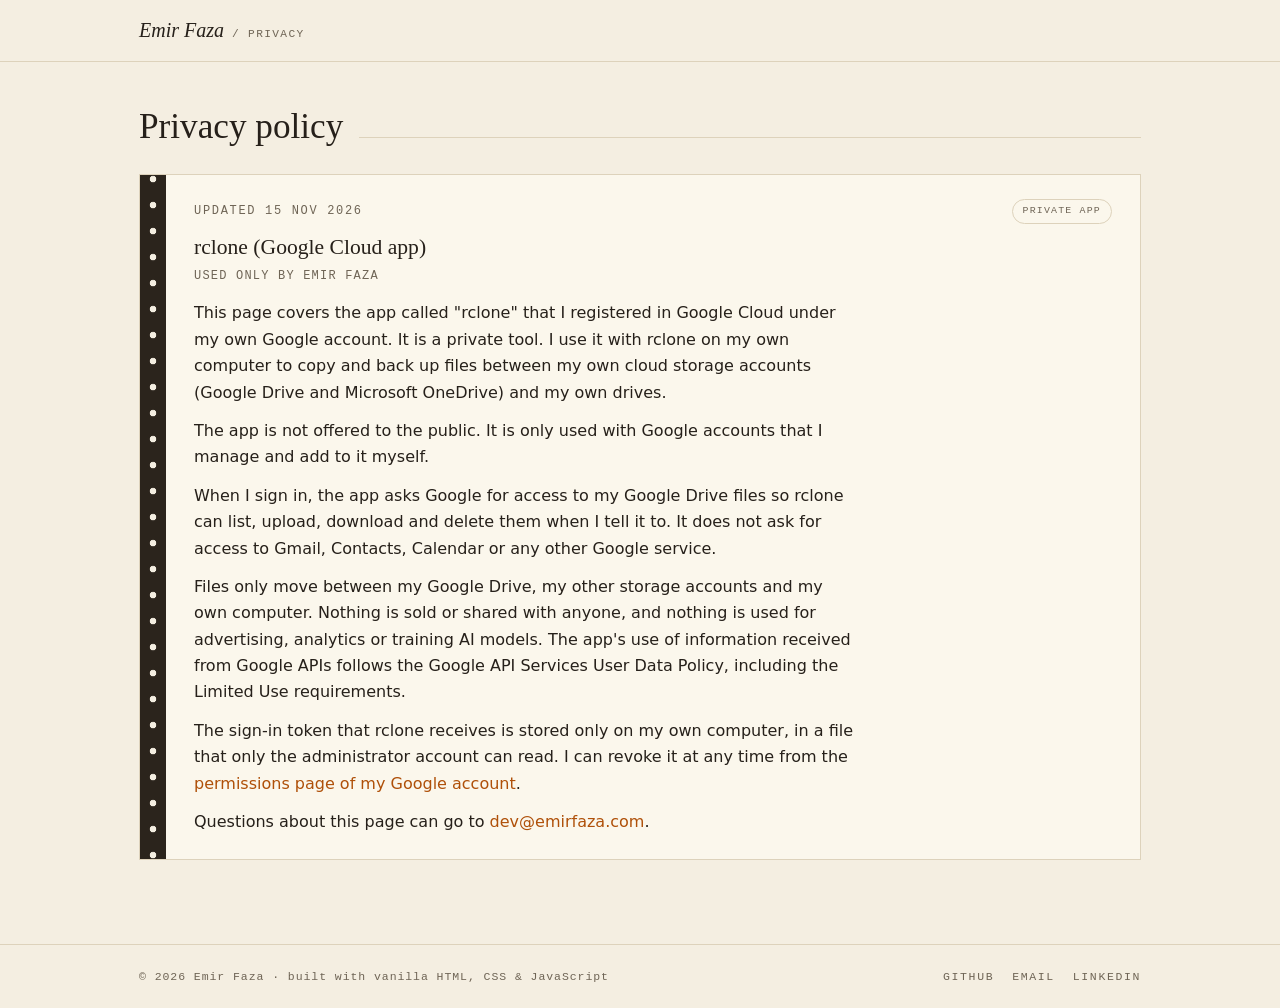
==== privacy/index.html @ f0b088bd "Add a privacy policy page for the private rclone Google Cloud app" ====
<!DOCTYPE html>
<html lang="en" data-theme="dark">
<head>
    <meta charset="UTF-8">
    <meta name="viewport" content="width=device-width, initial-scale=1.0">
    <title>Privacy policy · Emir Faza</title>
    <link rel="canonical" href="https://emirfaza.com/privacy/">
    <link rel="icon" href="/favicon.ico?v=4" sizes="any">
    <link rel="icon" type="image/svg+xml" href="/favicon.svg?v=4">
    <link rel="apple-touch-icon" href="/apple-touch-icon.png?v=4">
    <meta name="description" content="Privacy policy for the private rclone app that Emir Faza uses with his own cloud storage.">
    <meta name="author" content="Emir Faza">
    <meta name="robots" content="noindex, follow">

    <script src="/theme-init.js?v=20"></script>
    <link rel="stylesheet" href="/style.css?v=33">
</head>
<body>

    <nav class="nav">
        <div class="nav-inner">
            <a href="/" class="brand"><em>Emir Faza</em><span class="brand-suffix">/ PRIVACY</span></a>
        </div>
    </nav>

    <main class="wrap">
        <section class="section" id="privacy">
            <div class="sec-head"><h2>Privacy policy</h2><span class="sec-rule"></span></div>

            <article class="frame">
                <div class="sprocket-col" aria-hidden="true"></div>
                <div class="frame-body">
                    <div class="frame-top"><span>Updated 15 Nov 2026</span><span class="badge muted-badge">Private app</span></div>
                    <h3>rclone (Google Cloud app)</h3>
                    <p class="frame-role">Used only by Emir Faza</p>
                    <p>This page covers the app called "rclone" that I registered in Google Cloud under my own Google account. It is a private tool. I use it with rclone on my own computer to copy and back up files between my own cloud storage accounts (Google Drive and Microsoft OneDrive) and my own drives.</p>
                    <p>The app is not offered to the public. It is only used with Google accounts that I manage and add to it myself.</p>
                    <p>When I sign in, the app asks Google for access to my Google Drive files so rclone can list, upload, download and delete them when I tell it to. It does not ask for access to Gmail, Contacts, Calendar or any other Google service.</p>
                    <p>Files only move between my Google Drive, my other storage accounts and my own computer. Nothing is sold or shared with anyone, and nothing is used for advertising, analytics or training AI models. The app's use of information received from Google APIs follows the Google API Services User Data Policy, including the Limited Use requirements.</p>
                    <p>The sign-in token that rclone receives is stored only on my own computer, in a file that only the administrator account can read. I can revoke it at any time from the <a href="https://myaccount.google.com/permissions" target="_blank" rel="noopener noreferrer">permissions page of my Google account</a>.</p>
                    <p>Questions about this page can go to <a href="mailto:dev@emirfaza.com">dev@emirfaza.com</a>.</p>
                </div>
            </article>
        </section>
    </main>

    <footer class="footer">
        <div class="wrap footer-inner">
            <p>&copy; 2026 Emir Faza &middot; built with vanilla HTML, CSS &amp; JavaScript</p>
            <div class="footer-links">
                <a href="https://github.com/faza210" target="_blank" rel="noopener noreferrer">GitHub</a>
                <a href="mailto:dev@emirfaza.com">Email</a>
                <a href="https://linkedin.com/in/emir-faza-576442217" target="_blank" rel="noopener noreferrer">LinkedIn</a>
            </div>
        </div>
    </footer>

</body>
</html>
---- style.css ----
/* style.css: "Darkroom" redesign, 24 Jul 2026.
   Single-column editorial layout with two themes: LIGHT TABLE (warm
   paper, amber) and DARKROOM (slate black, maroon, safelight red).
   Every colour, font and spacing value lives in custom properties so
   the WEB1201 group site shares the same tokens. */

/* ---------- Design tokens: LIGHT TABLE (default) ---------- */
:root {
    --bg: #f4eee1;            /* warm paper white, the light table surface */
    --surface: #fbf7ec;       /* card white */
    --text: #26201a;          /* warm ink */
    --muted: #6f6556;         /* warm grey, 4.6:1 on paper (passes WCAG AA) */
    --accent: #af5009;        /* film-box amber, 4.5:1 on paper */
    --accent-hover: #7c3f06;  /* darker amber for hover */
    --hairline: #ddd2bb;      /* sepia rule lines */
    --strip: #2b241c;         /* film strip stock */
    --accent-strip: #e0a24a;  /* amber that reads on the strip */
    --accent-strip-hover: #f0c27a;
    --hole: #f4eee1;          /* sprocket holes = paper showing through */

    --font-display: Georgia, 'Times New Roman', serif;
    --font-body: system-ui, -apple-system, 'Segoe UI', Roboto, sans-serif;
    --font-mono: ui-monospace, 'SF Mono', 'Cascadia Mono', Consolas, monospace;

    --wrap: 1050px;
    --ease: cubic-bezier(.22, .61, .36, 1);
}

/* ---------- Design tokens: DARKROOM ---------- */
[data-theme="dark"] {
    --bg: #0e0e11;            /* neutral near-black */
    --surface: #241014;       /* deep maroon panel */
    --text: #f2e7d5;          /* warm off-white */
    --muted: #b09a85;         /* pale umber */
    --accent: #e5484d;        /* safelight red */
    --accent-hover: #f0686c;  /* hover goes lighter in the darkroom */
    --hairline: #452227;      /* maroon rule lines */
    --strip: #060608;
    --accent-strip: #e5484d;
    --accent-strip-hover: #f0686c;
    --hole: #0e0e11;
}

/* ---------- Base ---------- */
*, *::before, *::after { box-sizing: border-box; }
* { margin: 0; padding: 0; }

html {
    scroll-behavior: smooth;
    scroll-padding-top: 84px; /* keeps anchored sections clear of the sticky nav */
}

body {
    background: var(--bg);
    color: var(--text);
    font-family: var(--font-body);
    font-size: 16px;
    line-height: 1.65;
    transition: background-color .3s ease, color .3s ease;
}

/* Georgia's default numerals are oldstyle (x-height); lining figures keep
   digits cap-height in headings (WEB1201 etc.). */
h1, h2, h3 { font-variant-numeric: lining-nums; }

::selection { background: var(--accent); color: var(--bg); }

a { color: var(--accent); text-decoration: none; }
a:hover { color: var(--accent-hover); }

:focus-visible { outline: 2px solid var(--accent); outline-offset: 2px; }

.wrap { max-width: var(--wrap); margin: 0 auto; padding: 0 24px; }

/* ---------- Nav (Flexbox row, collapses to a hamburger panel) ---------- */
.nav {
    position: sticky; top: 0; z-index: 20;
    background: var(--bg);
    border-bottom: 1px solid var(--hairline);
    transition: background-color .3s ease;
}
.nav-inner {
    max-width: var(--wrap); margin: 0 auto; padding: 14px 24px;
    display: flex; align-items: center; justify-content: space-between; gap: 16px;
}
.brand { font-family: var(--font-display); font-size: 1.25rem; color: var(--text); }
.brand:hover { color: var(--text); }
.brand em { font-style: italic; }
.brand-suffix {
    font-family: var(--font-mono); font-size: .7rem; letter-spacing: .12em;
    color: var(--muted); margin-left: 8px;
}
.nav-links { display: flex; align-items: center; gap: 22px; }
.nav-links a {
    font-family: var(--font-mono); font-size: .72rem; letter-spacing: .14em;
    text-transform: uppercase; color: var(--muted);
}
.nav-links a:hover { color: var(--accent); }
.theme-toggle {
    font-family: var(--font-mono); font-size: .72rem; letter-spacing: .12em;
    text-transform: uppercase; cursor: pointer; font-weight: 700;
    background: none; border: 1px solid var(--hairline); border-radius: 999px;
    color: var(--accent); padding: 6px 14px;
    transition: border-color .2s, color .2s;
}
.theme-toggle:hover { border-color: var(--accent); }
/* only the OTHER room's label is shown (script.js explains why) */
[data-theme="light"] .label-lighttable { display: none; }
[data-theme="dark"] .label-darkroom { display: none; }
.nav-hamburger {
    display: none; background: none; border: 1px solid var(--hairline);
    border-radius: 6px; padding: 8px; color: var(--text); cursor: pointer;
}
.nav-hamburger svg { display: block; width: 20px; height: 20px; }

/* ---------- Hero ---------- */
.hero {
    padding: 72px 0 40px;
    display: grid; grid-template-columns: 1fr 320px;
    gap: 24px 48px; align-items: start;
}
.hero-text, .hero-rest { grid-column: 1; }
/* The portrait as a developed print: paper border, slight tilt. */
.hero-print {
    grid-column: 2; grid-row: 1 / span 2;
    margin: 0;
    background: var(--surface);
    border: 1px solid var(--hairline);
    padding: 8px 8px 10px;
    transform: rotate(1deg);
    box-shadow: 0 3px 10px rgba(0, 0, 0, .15);
}
.hero-print img { display: block; width: 100%; height: auto; }
.hero-print figcaption {
    font-family: var(--font-mono); font-size: .6rem; letter-spacing: .14em;
    text-transform: uppercase; color: var(--muted);
    margin-top: 10px; text-align: center;
}
/* 00A gets the same accent as the 01A-05A leader numbers; it is part
   of the same film roll, one frame before the rest. */
.hero-print .frame-no { color: var(--accent); }
.kicker {
    font-family: var(--font-mono); font-size: .72rem; letter-spacing: .22em;
    text-transform: uppercase; color: var(--accent); margin-bottom: 18px;
}
.hero h1 {
    font-family: var(--font-display);
    font-size: clamp(3rem, 9vw, 6rem);
    line-height: 1.02; font-weight: 400; letter-spacing: -.01em;
}
.hero .role {
    font-family: var(--font-display); font-style: italic;
    font-size: clamp(1.15rem, 3vw, 1.65rem); color: var(--muted);
    margin-top: 10px;
}
.hero .bio { max-width: 58ch; margin-top: 22px; }
.edge-code {
    font-family: var(--font-mono); font-size: .7rem; letter-spacing: .18em;
    text-transform: uppercase; color: var(--muted); margin-top: 26px;
    text-wrap: balance; /* no two-letter last line when it wraps */
}
.hero-actions { display: flex; flex-wrap: wrap; gap: 14px; margin-top: 28px; }
.btn {
    font-family: var(--font-mono); font-size: .72rem; letter-spacing: .12em;
    text-transform: uppercase; padding: 10px 20px;
    border: 1px solid var(--text); color: var(--text);
    transition: background-color .2s, border-color .2s, color .2s;
}
.btn:hover { border-color: var(--accent); color: var(--accent); }
.btn.primary { background: var(--accent); border-color: var(--accent); color: var(--bg); font-weight: 700; }
.btn.primary:hover { background: var(--accent-hover); border-color: var(--accent-hover); color: var(--bg); }

/* ---------- Film leader divider ---------- */
.leader { margin: 36px 0 8px; }
.sprocket-row {
    height: 22px; background: var(--strip);
    background-image: radial-gradient(circle, var(--hole) 3px, transparent 3.6px);
    background-size: 26px 22px; background-position: center center;
    background-repeat: repeat-x;
}
.frame-numbers {
    background: var(--strip);
    font-family: var(--font-mono); font-size: .68rem; letter-spacing: .5em;
    display: flex; justify-content: space-around; padding: 7px 0;
}
.frame-numbers a {
    color: var(--accent-strip);
    padding: 4px 8px; /* widens the tap target for phone screens */
    transition: color .2s ease;
}
.frame-numbers a:focus-visible { outline-color: var(--accent-strip); }
.frame-numbers a:hover {
    color: var(--accent-strip-hover);
    text-decoration: underline;
    text-underline-offset: 3px;
}

/* ---------- Section heads ---------- */
.section { padding: 44px 0 8px; }
.sec-head { display: flex; align-items: baseline; gap: 16px; margin-bottom: 26px; }
.sec-index { font-family: var(--font-mono); font-size: .8rem; color: var(--accent); }
.sec-head h2 { font-family: var(--font-display); font-weight: 400; font-size: 1.9rem; }
.sec-rule { flex: 1; height: 1px; background: var(--hairline); }

/* ---------- Film frame entries (CSS Grid: sprocket column + body) ---------- */
.frame {
    display: grid; grid-template-columns: 26px 1fr;
    background: var(--surface); border: 1px solid var(--hairline);
    margin-bottom: 20px;
    transition: transform .25s var(--ease), border-color .25s;
}
/* same hover lift as the project cards */
.frame:hover { transform: translateY(-3px); border-color: var(--accent); }
.sprocket-col {
    background: var(--strip);
    background-image: radial-gradient(circle, var(--hole) 3px, transparent 3.6px);
    background-size: 26px 26px; background-position: center center;
    background-repeat: repeat-y;
}
.frame-body { padding: 24px 28px; }
.frame-top {
    display: flex; justify-content: space-between; align-items: center;
    gap: 12px; flex-wrap: wrap;
    font-family: var(--font-mono); font-size: .7rem; letter-spacing: .14em;
    text-transform: uppercase; color: var(--muted); margin-bottom: 10px;
}
.badge {
    color: var(--accent); border: 1px solid var(--accent);
    padding: 3px 10px; border-radius: 999px;
    font-size: .62rem; letter-spacing: .12em;
}
.muted-badge { color: var(--muted); border-color: var(--hairline); }
.frame-body h3 { font-family: var(--font-display); font-weight: 400; font-size: 1.35rem; line-height: 1.25; }
.frame-body h3 a { color: var(--text); }
.frame-body h3 a:hover { color: var(--accent); }
.frame-role {
    font-family: var(--font-mono); font-size: .72rem; letter-spacing: .1em;
    color: var(--muted); text-transform: uppercase; margin: 6px 0 14px;
}
/* must out-specify .frame-body p (65ch), role lines are single-line metadata */
.frame-body p.frame-role { max-width: none; }
.frame-body p { max-width: 65ch; }
/* gap between body paragraphs (the reset zeroes all margins) */
.frame-body p:not(.frame-role) + p { margin-top: 12px; }
.tags { display: flex; flex-wrap: wrap; gap: 8px; margin-top: 16px; }
.tag {
    font-family: var(--font-mono); font-size: .66rem; letter-spacing: .1em;
    text-transform: uppercase; color: var(--muted);
    border: 1px solid var(--hairline); padding: 4px 10px;
}

/* ---------- Projects (CSS Grid of film frames) ---------- */
.projects-grid {
    display: grid; grid-template-columns: repeat(2, 1fr); gap: 20px;
}
/* the long first card and the short last card take a full row each, so the
   two cards sharing the middle row are close in height (no empty halves) */
.projects-grid > .project:first-child,
.projects-grid > .project:last-child { grid-column: 1 / -1; }
.project {
    background: var(--surface); border: 1px solid var(--hairline);
    display: flex; flex-direction: column;
    transition: transform .25s var(--ease), border-color .25s;
}
.project:hover { transform: translateY(-3px); border-color: var(--accent); }
.project .frame-body { display: flex; flex-direction: column; flex: 1; padding: 20px 24px 24px; }
.project .tags { margin-top: auto; padding-top: 16px; }

/* ---------- Skills (grouped tags) ---------- */
.skill-group { margin-bottom: 22px; }
.skill-label {
    font-family: var(--font-mono); font-size: .72rem; letter-spacing: .14em;
    text-transform: uppercase;
}
.skill-group .tags { margin-top: 10px; }

/* ---------- Contact ---------- */
.contact-text { max-width: 62ch; margin-bottom: 22px; }
.contact-list { border-top: 1px solid var(--hairline); }
.contact-row {
    display: flex; justify-content: space-between; align-items: baseline;
    gap: 16px; padding: 12px 0;
    border-bottom: 1px solid var(--hairline);
    font-family: var(--font-mono); font-size: .82rem;
}
.contact-label {
    color: var(--muted); font-size: .7rem;
    letter-spacing: .14em; text-transform: uppercase;
}

/* ---------- Footer ---------- */
.footer { border-top: 1px solid var(--hairline); margin-top: 56px; }
.footer-inner {
    display: flex; justify-content: space-between; align-items: center; gap: 16px;
    padding: 22px 24px;
    font-family: var(--font-mono); font-size: .72rem;
    color: var(--muted); letter-spacing: .08em;
}
.footer-links { display: flex; gap: 18px; }
.footer-links a { color: var(--muted); text-transform: uppercase; letter-spacing: .14em; }
.footer-links a:hover { color: var(--accent); }

/* ---------- Entrance animation ----------
   Pure-CSS load-in stagger. The 'both' fill keeps elements visible
   after the animation ends. With animations disabled (print, reduced
   motion) everything renders at natural opacity, so content can
   never get stuck invisible. */
@keyframes fadeInUp {
    from { opacity: 0; transform: translateY(16px); }
    to   { opacity: 1; transform: translateY(0); }
}
.reveal { animation: fadeInUp .6s var(--ease) both; }
main > .reveal:nth-child(2) { animation-delay: .06s; }
main > .reveal:nth-child(3) { animation-delay: .12s; }
main > .reveal:nth-child(4) { animation-delay: .18s; }
main > .reveal:nth-child(5) { animation-delay: .24s; }
main > .reveal:nth-child(6) { animation-delay: .30s; }

/* ---------- Reduced motion: kill animation + smooth scroll ---------- */
@media (prefers-reduced-motion: reduce) {
    html { scroll-behavior: auto; }
    *, *::before, *::after {
        animation: none !important;
        transition: none !important;
    }
}

/* ---------- Responsive ---------- */
@media (max-width: 760px) {
    .nav-hamburger { display: block; }
    .nav-links {
        position: absolute; top: 100%; left: 0; right: 0;
        display: none; flex-direction: column; align-items: flex-start; gap: 0;
        background: var(--surface);
        border-bottom: 1px solid var(--hairline);
        padding: 8px 24px 16px;
    }
    .nav-links.open { display: flex; }
    .nav-links a { padding: 10px 0; width: 100%; }
    .theme-toggle { margin-top: 8px; }
    .projects-grid { grid-template-columns: 1fr; }
    .frame-numbers { letter-spacing: .3em; }
    .hero { grid-template-columns: 1fr; padding: 48px 0 32px; }
    .hero-print { grid-column: 1; grid-row: auto; max-width: 300px; transform: rotate(0); }
    .contact-row { flex-direction: column; gap: 2px; }
    .footer-inner { flex-direction: column; gap: 10px; text-align: center; }
}

/* ---------- Desktop-only refinements ---------- */
/* Bio gets intro-copy size on wide layouts; mobile keeps the base 16px. */
@media (min-width: 761px) {
    .hero .bio { font-size: 1.2rem; }
    /* Section titles must clearly outrank the hero role line (26.4px). */
    .sec-head h2 { font-size: 2.2rem; line-height: 1.2; }
    /* Tighten the display serif at masthead size. */
    .hero h1 { letter-spacing: -.02em; }
    /* Functional microcopy to the 12px legibility floor; decorative texture stays small. */
    .nav-links a, .btn, .theme-toggle, .kicker, .frame-top, .frame-role, .skill-label { font-size: .75rem; }
}
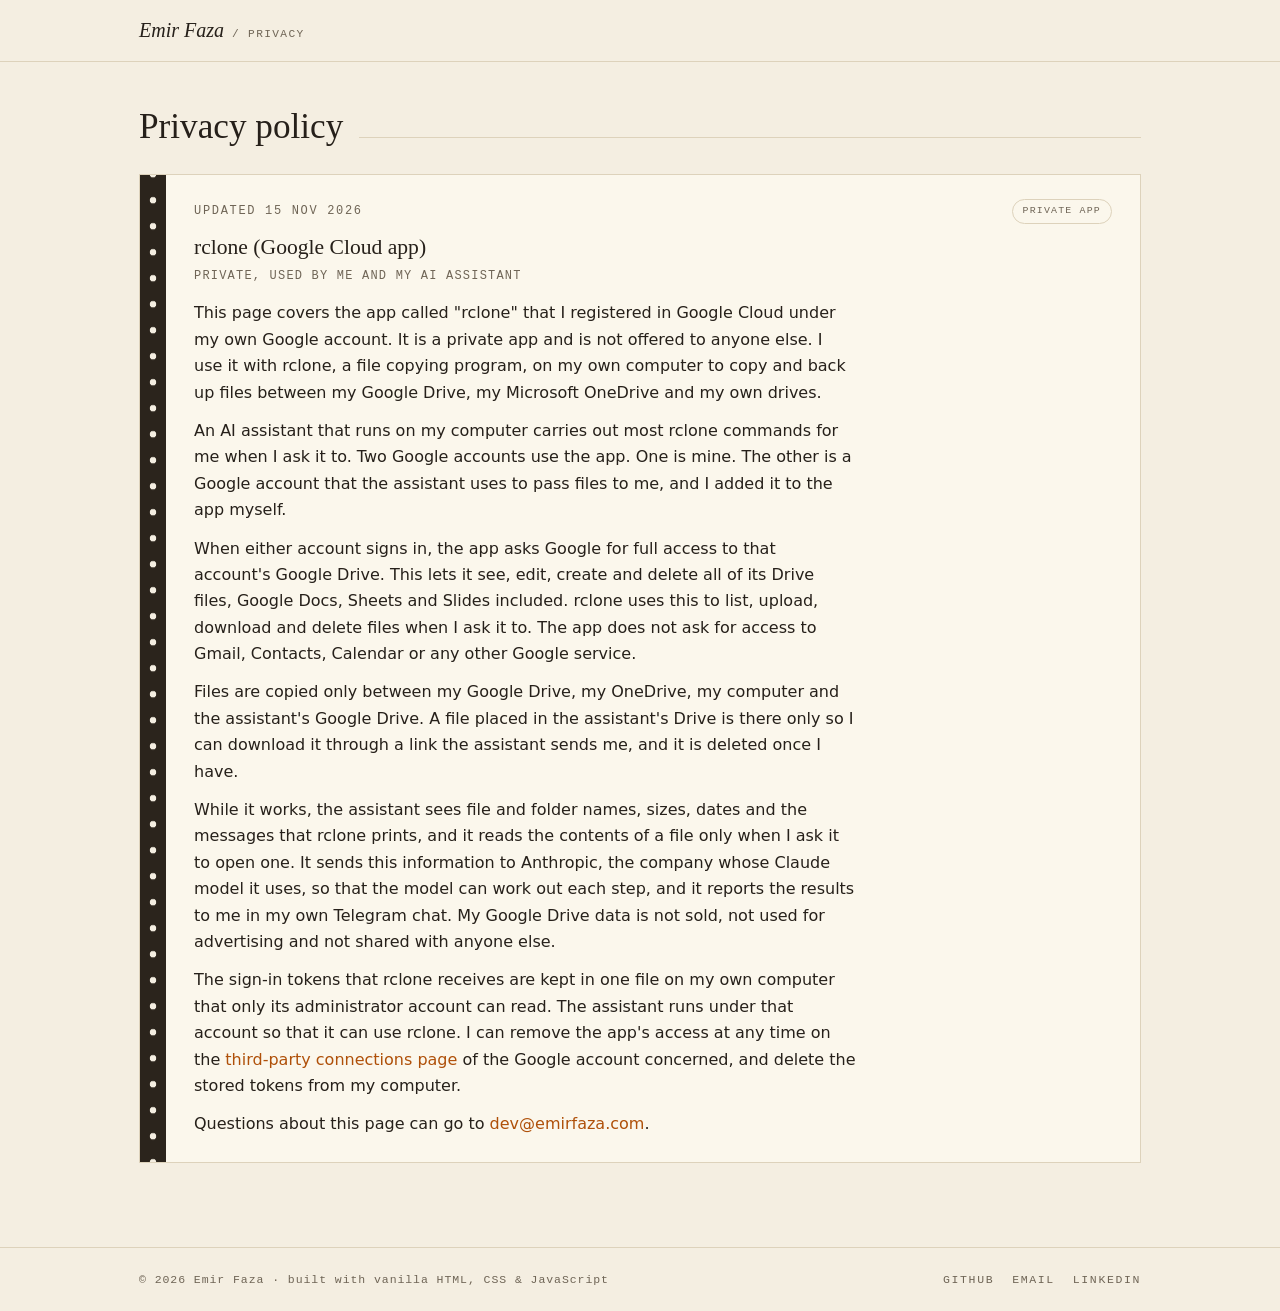
==== commit 86c7cde2: "Make the privacy page describe the AI assistant, both Google accounts and full Drive access accurate" ====
--- a/privacy/index.html
+++ b/privacy/index.html
@@ -8,7 +8,7 @@
     <link rel="icon" href="/favicon.ico?v=4" sizes="any">
     <link rel="icon" type="image/svg+xml" href="/favicon.svg?v=4">
     <link rel="apple-touch-icon" href="/apple-touch-icon.png?v=4">
-    <meta name="description" content="Privacy policy for the private rclone app that Emir Faza uses with his own cloud storage.">
+    <meta name="description" content="Privacy policy for the private rclone app that Emir Faza and his AI assistant use with his own cloud storage.">
     <meta name="author" content="Emir Faza">
     <meta name="robots" content="noindex, follow">
 
@@ -32,12 +32,13 @@
                 <div class="frame-body">
                     <div class="frame-top"><span>Updated 15 Nov 2026</span><span class="badge muted-badge">Private app</span></div>
                     <h3>rclone (Google Cloud app)</h3>
-                    <p class="frame-role">Used only by Emir Faza</p>
-                    <p>This page covers the app called "rclone" that I registered in Google Cloud under my own Google account. It is a private tool. I use it with rclone on my own computer to copy and back up files between my own cloud storage accounts (Google Drive and Microsoft OneDrive) and my own drives.</p>
-                    <p>The app is not offered to the public. It is only used with Google accounts that I manage and add to it myself.</p>
-                    <p>When I sign in, the app asks Google for access to my Google Drive files so rclone can list, upload, download and delete them when I tell it to. It does not ask for access to Gmail, Contacts, Calendar or any other Google service.</p>
-                    <p>Files only move between my Google Drive, my other storage accounts and my own computer. Nothing is sold or shared with anyone, and nothing is used for advertising, analytics or training AI models. The app's use of information received from Google APIs follows the Google API Services User Data Policy, including the Limited Use requirements.</p>
-                    <p>The sign-in token that rclone receives is stored only on my own computer, in a file that only the administrator account can read. I can revoke it at any time from the <a href="https://myaccount.google.com/permissions" target="_blank" rel="noopener noreferrer">permissions page of my Google account</a>.</p>
+                    <p class="frame-role">Private, used by me and my AI assistant</p>
+                    <p>This page covers the app called "rclone" that I registered in Google Cloud under my own Google account. It is a private app and is not offered to anyone else. I use it with rclone, a file copying program, on my own computer to copy and back up files between my Google Drive, my Microsoft OneDrive and my own drives.</p>
+                    <p>An AI assistant that runs on my computer carries out most rclone commands for me when I ask it to. Two Google accounts use the app. One is mine. The other is a Google account that the assistant uses to pass files to me, and I added it to the app myself.</p>
+                    <p>When either account signs in, the app asks Google for full access to that account's Google Drive. This lets it see, edit, create and delete all of its Drive files, Google Docs, Sheets and Slides included. rclone uses this to list, upload, download and delete files when I ask it to. The app does not ask for access to Gmail, Contacts, Calendar or any other Google service.</p>
+                    <p>Files are copied only between my Google Drive, my OneDrive, my computer and the assistant's Google Drive. A file placed in the assistant's Drive is there only so I can download it through a link the assistant sends me, and it is deleted once I have.</p>
+                    <p>While it works, the assistant sees file and folder names, sizes, dates and the messages that rclone prints, and it reads the contents of a file only when I ask it to open one. It sends this information to Anthropic, the company whose Claude model it uses, so that the model can work out each step, and it reports the results to me in my own Telegram chat. My Google Drive data is not sold, not used for advertising and not shared with anyone else.</p>
+                    <p>The sign-in tokens that rclone receives are kept in one file on my own computer that only its administrator account can read. The assistant runs under that account so that it can use rclone. I can remove the app's access at any time on the <a href="https://myaccount.google.com/connections" target="_blank" rel="noopener noreferrer">third-party connections page</a> of the Google account concerned, and delete the stored tokens from my computer.</p>
                     <p>Questions about this page can go to <a href="mailto:dev@emirfaza.com">dev@emirfaza.com</a>.</p>
                 </div>
             </article>
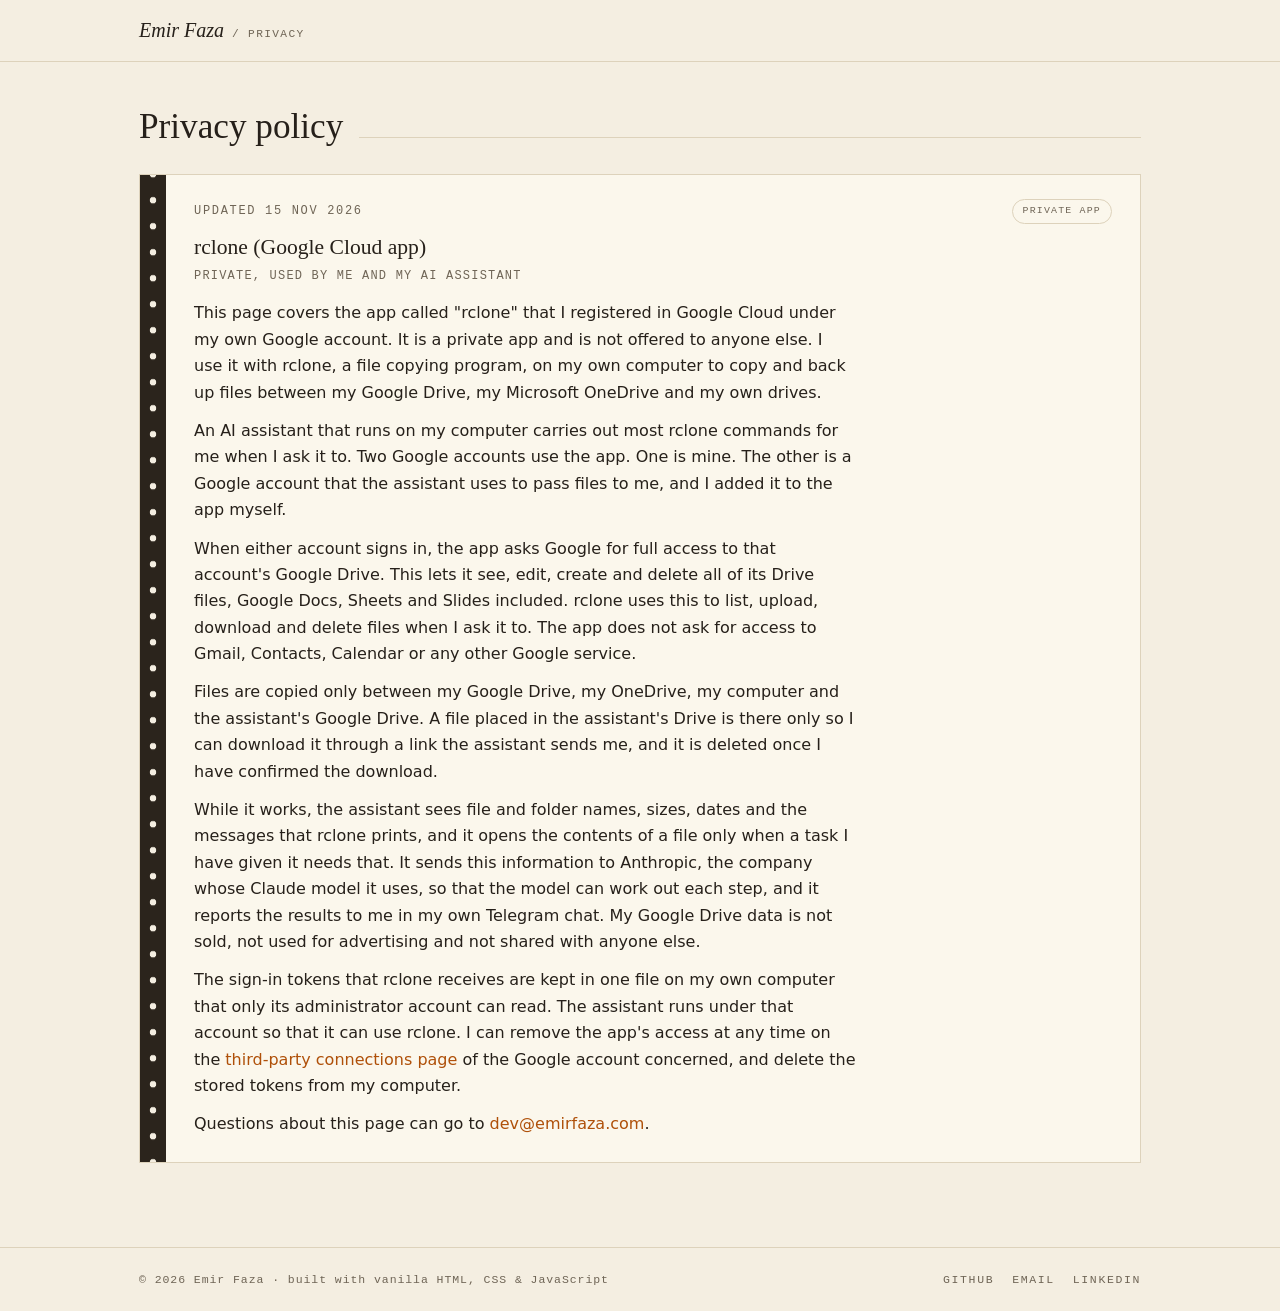
==== commit 93fe88ad: "Tighten two sentences on the privacy page" ====
--- a/privacy/index.html
+++ b/privacy/index.html
@@ -36,8 +36,8 @@
                     <p>This page covers the app called "rclone" that I registered in Google Cloud under my own Google account. It is a private app and is not offered to anyone else. I use it with rclone, a file copying program, on my own computer to copy and back up files between my Google Drive, my Microsoft OneDrive and my own drives.</p>
                     <p>An AI assistant that runs on my computer carries out most rclone commands for me when I ask it to. Two Google accounts use the app. One is mine. The other is a Google account that the assistant uses to pass files to me, and I added it to the app myself.</p>
                     <p>When either account signs in, the app asks Google for full access to that account's Google Drive. This lets it see, edit, create and delete all of its Drive files, Google Docs, Sheets and Slides included. rclone uses this to list, upload, download and delete files when I ask it to. The app does not ask for access to Gmail, Contacts, Calendar or any other Google service.</p>
-                    <p>Files are copied only between my Google Drive, my OneDrive, my computer and the assistant's Google Drive. A file placed in the assistant's Drive is there only so I can download it through a link the assistant sends me, and it is deleted once I have.</p>
-                    <p>While it works, the assistant sees file and folder names, sizes, dates and the messages that rclone prints, and it reads the contents of a file only when I ask it to open one. It sends this information to Anthropic, the company whose Claude model it uses, so that the model can work out each step, and it reports the results to me in my own Telegram chat. My Google Drive data is not sold, not used for advertising and not shared with anyone else.</p>
+                    <p>Files are copied only between my Google Drive, my OneDrive, my computer and the assistant's Google Drive. A file placed in the assistant's Drive is there only so I can download it through a link the assistant sends me, and it is deleted once I have confirmed the download.</p>
+                    <p>While it works, the assistant sees file and folder names, sizes, dates and the messages that rclone prints, and it opens the contents of a file only when a task I have given it needs that. It sends this information to Anthropic, the company whose Claude model it uses, so that the model can work out each step, and it reports the results to me in my own Telegram chat. My Google Drive data is not sold, not used for advertising and not shared with anyone else.</p>
                     <p>The sign-in tokens that rclone receives are kept in one file on my own computer that only its administrator account can read. The assistant runs under that account so that it can use rclone. I can remove the app's access at any time on the <a href="https://myaccount.google.com/connections" target="_blank" rel="noopener noreferrer">third-party connections page</a> of the Google account concerned, and delete the stored tokens from my computer.</p>
                     <p>Questions about this page can go to <a href="mailto:dev@emirfaza.com">dev@emirfaza.com</a>.</p>
                 </div>
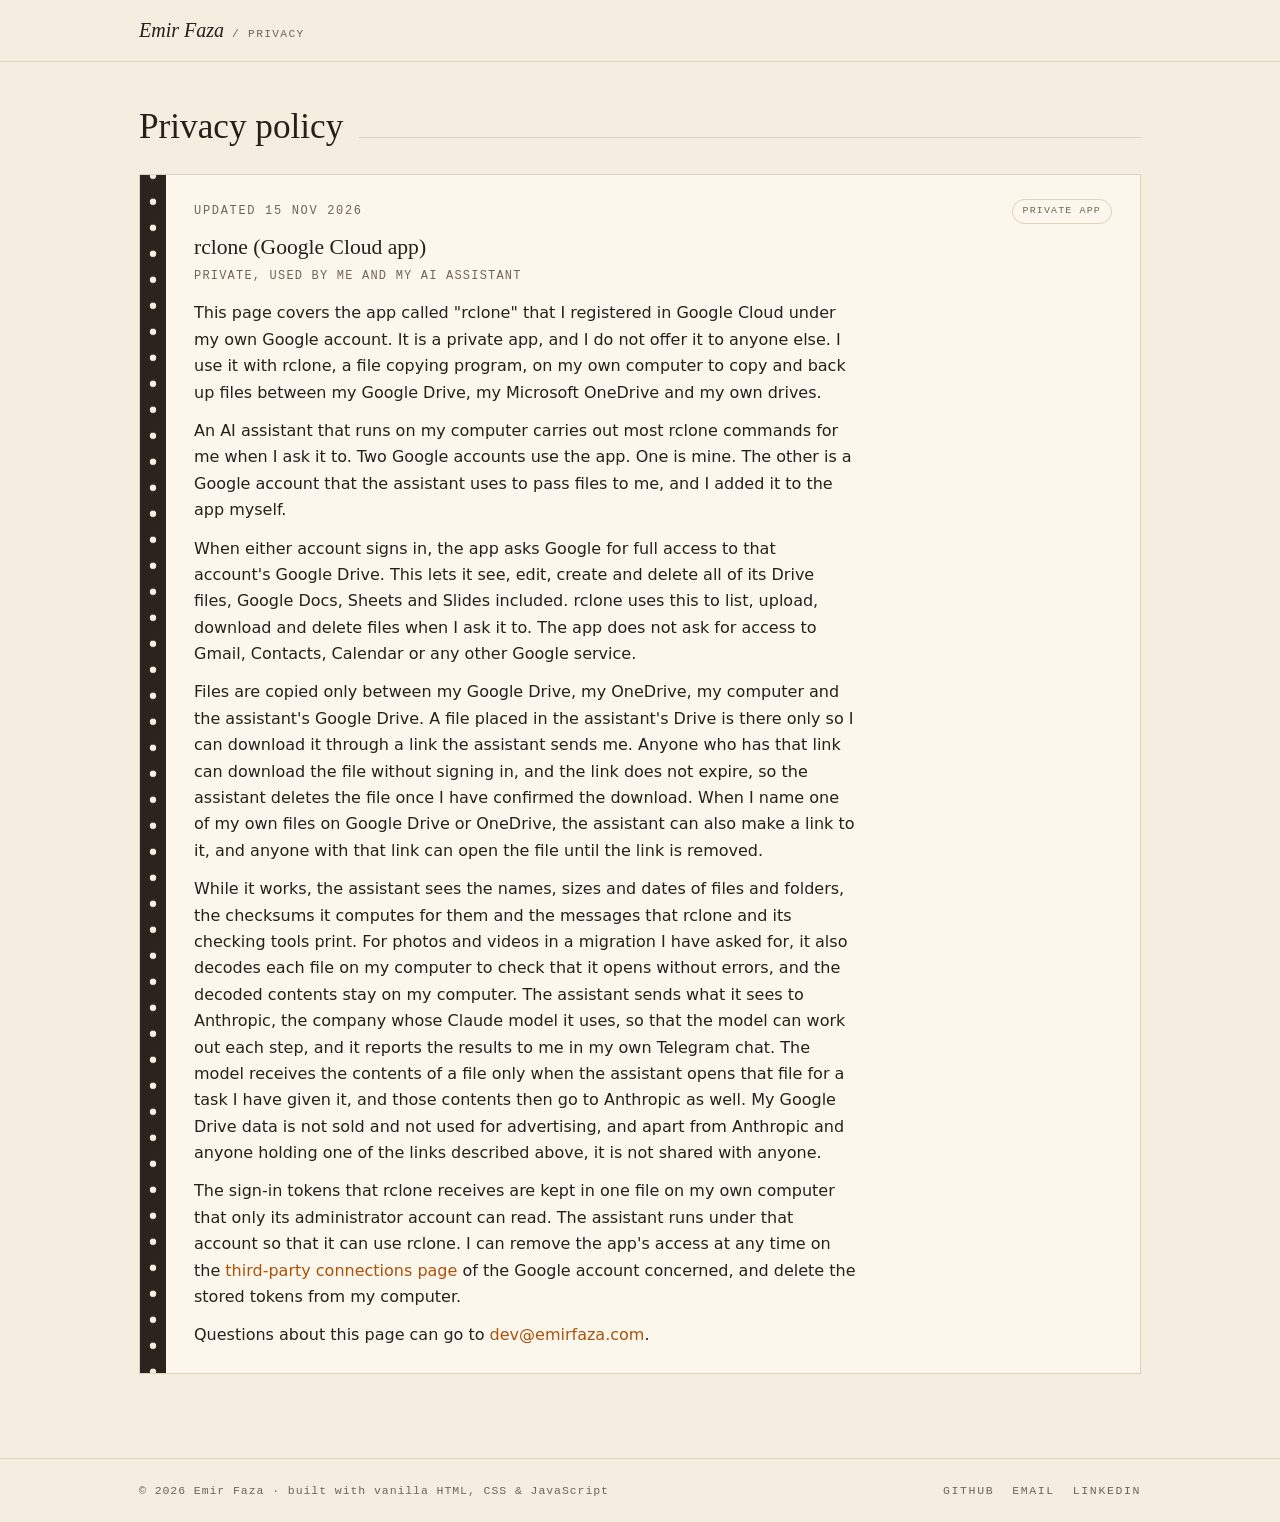
==== commit 8b334f13: "Say on the privacy page that drop links are public and who receives what" ====
--- a/privacy/index.html
+++ b/privacy/index.html
@@ -33,11 +33,11 @@
                     <div class="frame-top"><span>Updated 15 Nov 2026</span><span class="badge muted-badge">Private app</span></div>
                     <h3>rclone (Google Cloud app)</h3>
                     <p class="frame-role">Private, used by me and my AI assistant</p>
-                    <p>This page covers the app called "rclone" that I registered in Google Cloud under my own Google account. It is a private app and is not offered to anyone else. I use it with rclone, a file copying program, on my own computer to copy and back up files between my Google Drive, my Microsoft OneDrive and my own drives.</p>
+                    <p>This page covers the app called "rclone" that I registered in Google Cloud under my own Google account. It is a private app, and I do not offer it to anyone else. I use it with rclone, a file copying program, on my own computer to copy and back up files between my Google Drive, my Microsoft OneDrive and my own drives.</p>
                     <p>An AI assistant that runs on my computer carries out most rclone commands for me when I ask it to. Two Google accounts use the app. One is mine. The other is a Google account that the assistant uses to pass files to me, and I added it to the app myself.</p>
                     <p>When either account signs in, the app asks Google for full access to that account's Google Drive. This lets it see, edit, create and delete all of its Drive files, Google Docs, Sheets and Slides included. rclone uses this to list, upload, download and delete files when I ask it to. The app does not ask for access to Gmail, Contacts, Calendar or any other Google service.</p>
-                    <p>Files are copied only between my Google Drive, my OneDrive, my computer and the assistant's Google Drive. A file placed in the assistant's Drive is there only so I can download it through a link the assistant sends me, and it is deleted once I have confirmed the download.</p>
-                    <p>While it works, the assistant sees file and folder names, sizes, dates and the messages that rclone prints, and it opens the contents of a file only when a task I have given it needs that. It sends this information to Anthropic, the company whose Claude model it uses, so that the model can work out each step, and it reports the results to me in my own Telegram chat. My Google Drive data is not sold, not used for advertising and not shared with anyone else.</p>
+                    <p>Files are copied only between my Google Drive, my OneDrive, my computer and the assistant's Google Drive. A file placed in the assistant's Drive is there only so I can download it through a link the assistant sends me. Anyone who has that link can download the file without signing in, and the link does not expire, so the assistant deletes the file once I have confirmed the download. When I name one of my own files on Google Drive or OneDrive, the assistant can also make a link to it, and anyone with that link can open the file until the link is removed.</p>
+                    <p>While it works, the assistant sees the names, sizes and dates of files and folders, the checksums it computes for them and the messages that rclone and its checking tools print. For photos and videos in a migration I have asked for, it also decodes each file on my computer to check that it opens without errors, and the decoded contents stay on my computer. The assistant sends what it sees to Anthropic, the company whose Claude model it uses, so that the model can work out each step, and it reports the results to me in my own Telegram chat. The model receives the contents of a file only when the assistant opens that file for a task I have given it, and those contents then go to Anthropic as well. My Google Drive data is not sold and not used for advertising, and apart from Anthropic and anyone holding one of the links described above, it is not shared with anyone.</p>
                     <p>The sign-in tokens that rclone receives are kept in one file on my own computer that only its administrator account can read. The assistant runs under that account so that it can use rclone. I can remove the app's access at any time on the <a href="https://myaccount.google.com/connections" target="_blank" rel="noopener noreferrer">third-party connections page</a> of the Google account concerned, and delete the stored tokens from my computer.</p>
                     <p>Questions about this page can go to <a href="mailto:dev@emirfaza.com">dev@emirfaza.com</a>.</p>
                 </div>
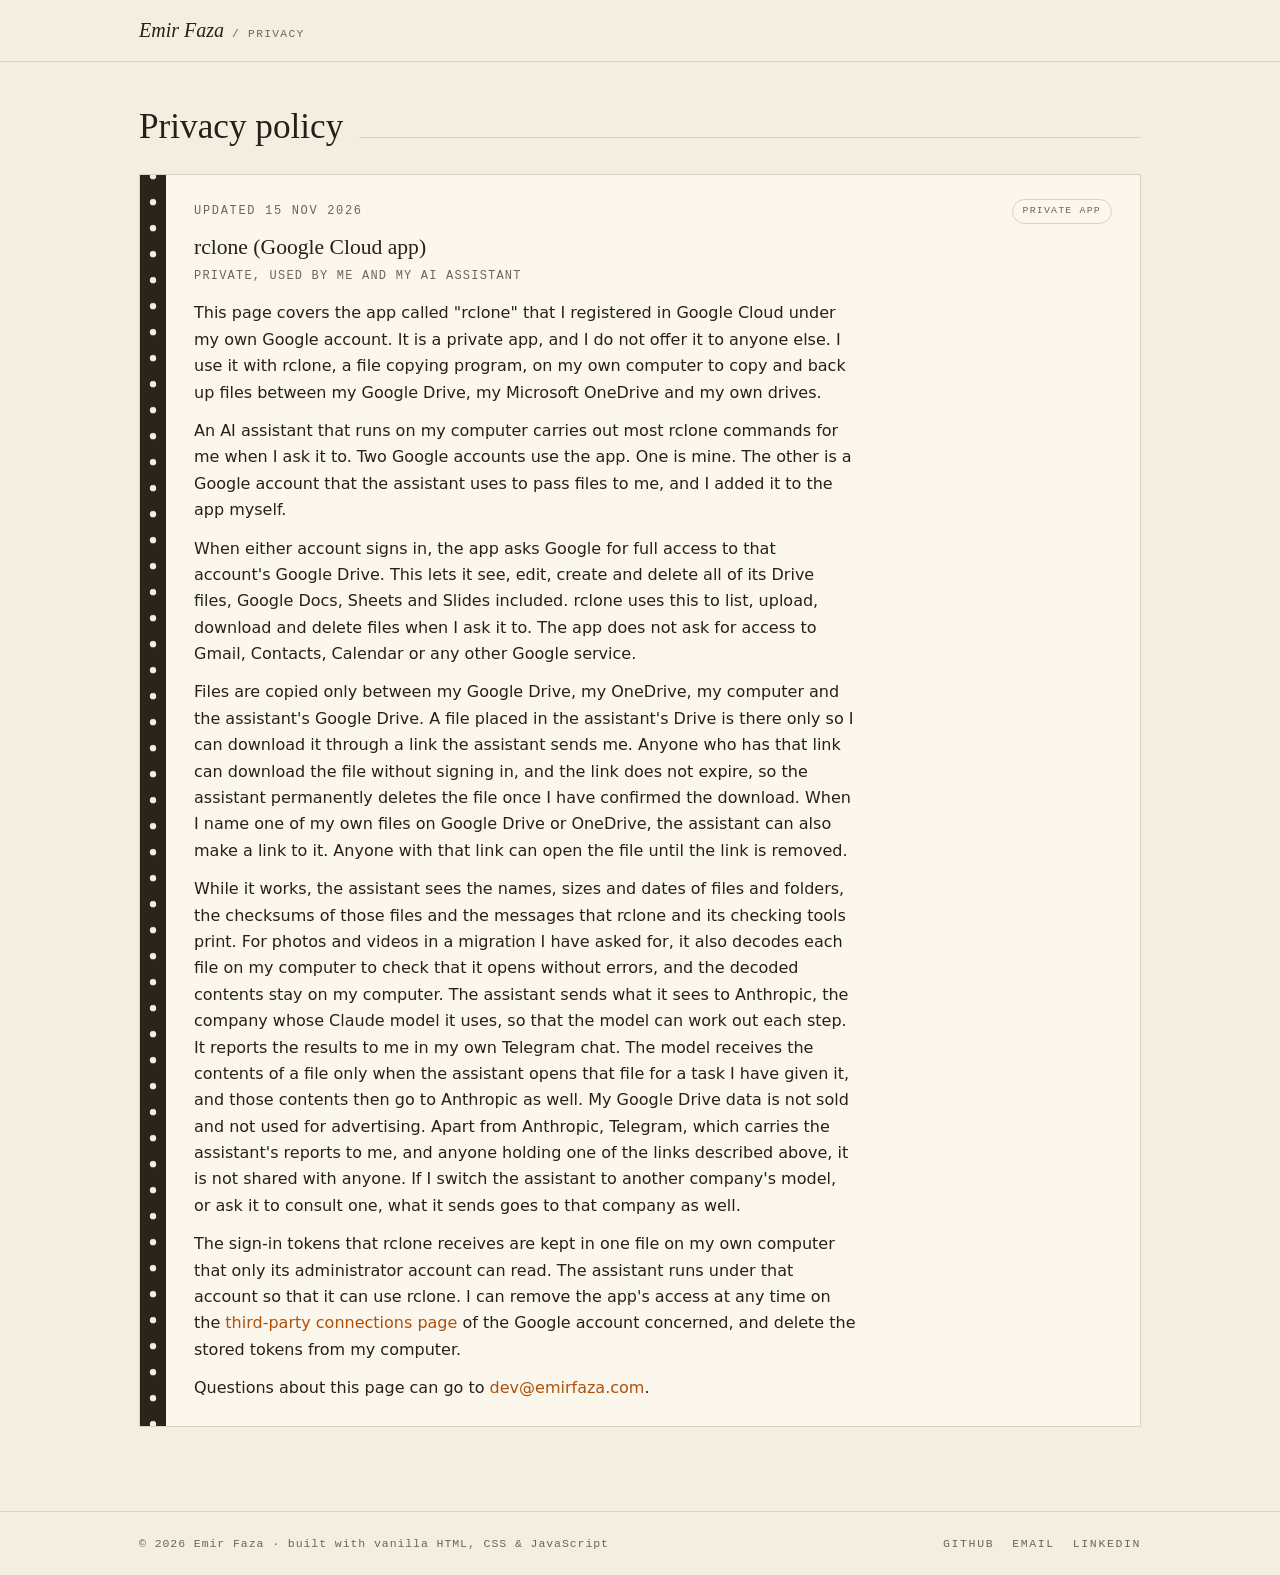
==== commit 50f3b12c: "Name Telegram and other model companies on the privacy page and tighten two sentences" ====
--- a/privacy/index.html
+++ b/privacy/index.html
@@ -8,7 +8,7 @@
     <link rel="icon" href="/favicon.ico?v=4" sizes="any">
     <link rel="icon" type="image/svg+xml" href="/favicon.svg?v=4">
     <link rel="apple-touch-icon" href="/apple-touch-icon.png?v=4">
-    <meta name="description" content="Privacy policy for the private rclone app that Emir Faza and his AI assistant use with his own cloud storage.">
+    <meta name="description" content="Privacy policy for the private rclone app that Emir Faza and his AI assistant use with Emir's cloud storage and the assistant's own Google Drive.">
     <meta name="author" content="Emir Faza">
     <meta name="robots" content="noindex, follow">
 
@@ -36,8 +36,8 @@
                     <p>This page covers the app called "rclone" that I registered in Google Cloud under my own Google account. It is a private app, and I do not offer it to anyone else. I use it with rclone, a file copying program, on my own computer to copy and back up files between my Google Drive, my Microsoft OneDrive and my own drives.</p>
                     <p>An AI assistant that runs on my computer carries out most rclone commands for me when I ask it to. Two Google accounts use the app. One is mine. The other is a Google account that the assistant uses to pass files to me, and I added it to the app myself.</p>
                     <p>When either account signs in, the app asks Google for full access to that account's Google Drive. This lets it see, edit, create and delete all of its Drive files, Google Docs, Sheets and Slides included. rclone uses this to list, upload, download and delete files when I ask it to. The app does not ask for access to Gmail, Contacts, Calendar or any other Google service.</p>
-                    <p>Files are copied only between my Google Drive, my OneDrive, my computer and the assistant's Google Drive. A file placed in the assistant's Drive is there only so I can download it through a link the assistant sends me. Anyone who has that link can download the file without signing in, and the link does not expire, so the assistant deletes the file once I have confirmed the download. When I name one of my own files on Google Drive or OneDrive, the assistant can also make a link to it, and anyone with that link can open the file until the link is removed.</p>
-                    <p>While it works, the assistant sees the names, sizes and dates of files and folders, the checksums it computes for them and the messages that rclone and its checking tools print. For photos and videos in a migration I have asked for, it also decodes each file on my computer to check that it opens without errors, and the decoded contents stay on my computer. The assistant sends what it sees to Anthropic, the company whose Claude model it uses, so that the model can work out each step, and it reports the results to me in my own Telegram chat. The model receives the contents of a file only when the assistant opens that file for a task I have given it, and those contents then go to Anthropic as well. My Google Drive data is not sold and not used for advertising, and apart from Anthropic and anyone holding one of the links described above, it is not shared with anyone.</p>
+                    <p>Files are copied only between my Google Drive, my OneDrive, my computer and the assistant's Google Drive. A file placed in the assistant's Drive is there only so I can download it through a link the assistant sends me. Anyone who has that link can download the file without signing in, and the link does not expire, so the assistant permanently deletes the file once I have confirmed the download. When I name one of my own files on Google Drive or OneDrive, the assistant can also make a link to it. Anyone with that link can open the file until the link is removed.</p>
+                    <p>While it works, the assistant sees the names, sizes and dates of files and folders, the checksums of those files and the messages that rclone and its checking tools print. For photos and videos in a migration I have asked for, it also decodes each file on my computer to check that it opens without errors, and the decoded contents stay on my computer. The assistant sends what it sees to Anthropic, the company whose Claude model it uses, so that the model can work out each step. It reports the results to me in my own Telegram chat. The model receives the contents of a file only when the assistant opens that file for a task I have given it, and those contents then go to Anthropic as well. My Google Drive data is not sold and not used for advertising. Apart from Anthropic, Telegram, which carries the assistant's reports to me, and anyone holding one of the links described above, it is not shared with anyone. If I switch the assistant to another company's model, or ask it to consult one, what it sends goes to that company as well.</p>
                     <p>The sign-in tokens that rclone receives are kept in one file on my own computer that only its administrator account can read. The assistant runs under that account so that it can use rclone. I can remove the app's access at any time on the <a href="https://myaccount.google.com/connections" target="_blank" rel="noopener noreferrer">third-party connections page</a> of the Google account concerned, and delete the stored tokens from my computer.</p>
                     <p>Questions about this page can go to <a href="mailto:dev@emirfaza.com">dev@emirfaza.com</a>.</p>
                 </div>
